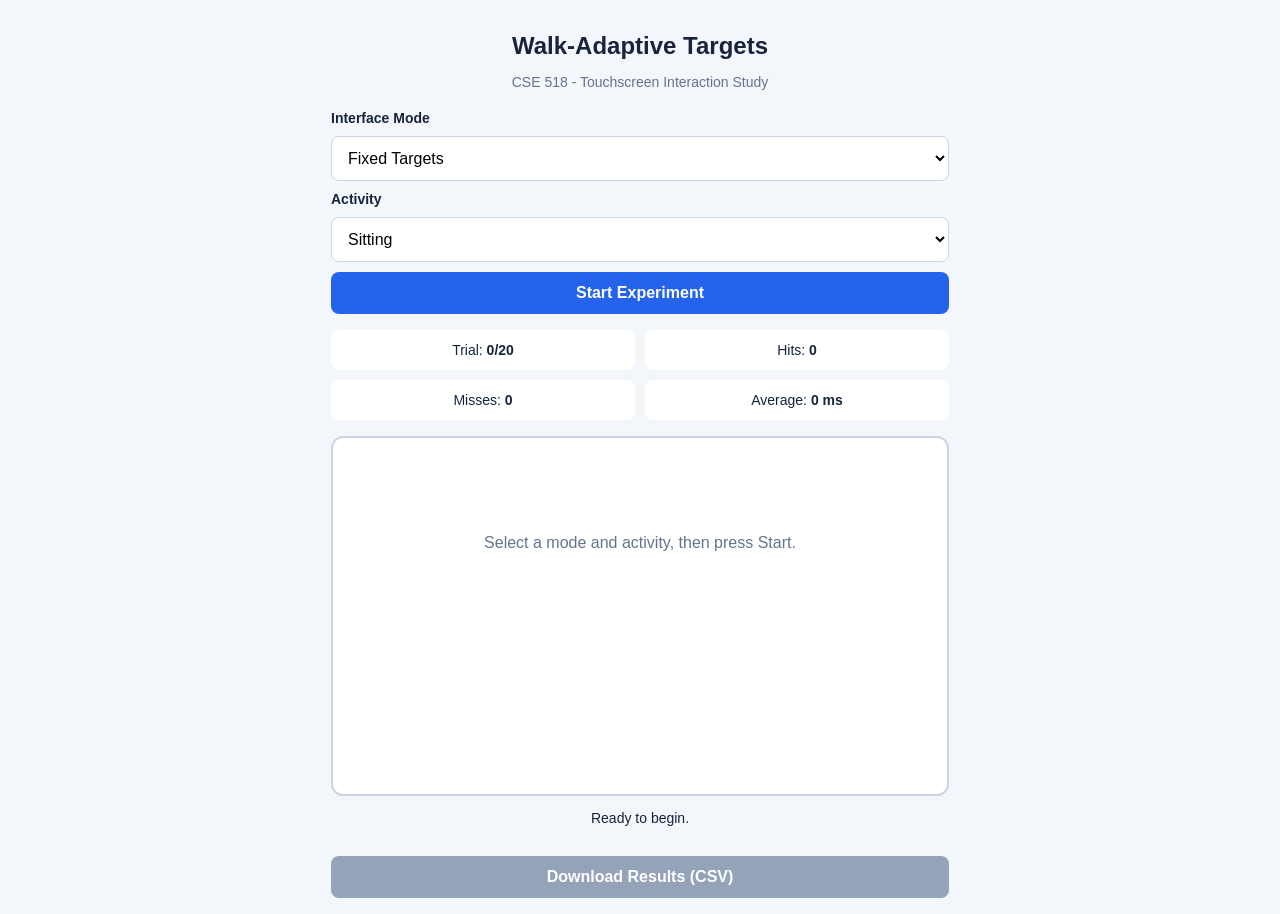
==== index.html @ 8ce498f9 "Add files via upload" ====
<!DOCTYPE html>
<html lang="en">
<head>
  <meta charset="UTF-8">
  <meta name="viewport"
        content="width=device-width, initial-scale=1, maximum-scale=1">
  <title>Walk-Adaptive Targets</title>
  <link rel="stylesheet" href="style.css">
  <script src="script.js" defer></script>
</head>
<body>
  <main class="app">
    <header>
      <h1>Walk-Adaptive Targets</h1>
      <p>CSE 518 - Touchscreen Interaction Study</p>
    </header>

    <section class="controls">
      <label for="mode">Interface Mode</label>
      <select id="mode">
        <option value="fixed">Fixed Targets</option>
        <option value="adaptive">Adaptive Targets</option>
      </select>

      <label for="posture">Activity</label>
      <select id="posture">
        <option value="sitting">Sitting</option>
        <option value="walking">Walking</option>
      </select>

      <button id="startBtn">Start Experiment</button>
    </section>

    <section class="stats">
      <div>Trial: <strong id="trial">0/20</strong></div>
      <div>Hits: <strong id="hits">0</strong></div>
      <div>Misses: <strong id="misses">0</strong></div>
      <div>Average: <strong id="avgTime">0 ms</strong></div>
    </section>

    <div id="gameArea" aria-label="Tap testing area">
      <p id="instruction">
        Select a mode and activity, then press Start.
      </p>
    </div>

    <p id="status" role="status">Ready to begin.</p>

    <button id="downloadBtn" disabled>
      Download Results (CSV)
    </button>
  </main>
</body>
</html>
---- style.css ----
* {
  box-sizing: border-box;
}

body {
  margin: 0;
  font-family: Arial, sans-serif;
  background: #f3f6fb;
  color: #17243b;
}

.app {
  max-width: 650px;
  margin: 0 auto;
  padding: 16px;
}

header {
  text-align: center;
  margin-bottom: 20px;
}

h1 {
  font-size: 24px;
  margin-bottom: 6px;
}

header p {
  color: #64748b;
  font-size: 14px;
}

.controls {
  display: grid;
  gap: 10px;
  margin-bottom: 16px;
}

label {
  font-size: 14px;
  font-weight: bold;
}

select, button {
  width: 100%;
  padding: 12px;
  font-size: 16px;
  border-radius: 8px;
}

select {
  background: white;
  border: 1px solid #cbd5e1;
}

button {
  background: #2563eb;
  color: white;
  border: none;
  font-weight: bold;
  cursor: pointer;
  touch-action: manipulation;
}

button:disabled {
  background: #94a3b8;
  cursor: not-allowed;
}

.stats {
  display: grid;
  grid-template-columns: repeat(2, 1fr);
  gap: 10px;
  margin-bottom: 16px;
}

.stats div {
  background: white;
  padding: 12px;
  border-radius: 8px;
  text-align: center;
  font-size: 14px;
}

#gameArea {
  position: relative;
  width: 100%;
  height: 360px;
  background: white;
  border: 2px solid #cbd5e1;
  border-radius: 12px;
  overflow: hidden;
  touch-action: manipulation;
  user-select: none;
  -webkit-user-select: none;
}

#instruction {
  text-align: center;
  padding: 80px 20px;
  color: #64748b;
}

.target {
  position: absolute;
  border-radius: 50%;
  background: #2563eb;
  border: 3px solid #1d4ed8;
  padding: 0;
  cursor: pointer;
  touch-action: manipulation;
}

.target:active {
  background: #1d4ed8;
}

#status {
  text-align: center;
  min-height: 24px;
  font-size: 14px;
}

#downloadBtn {
  margin-top: 8px;
}
s
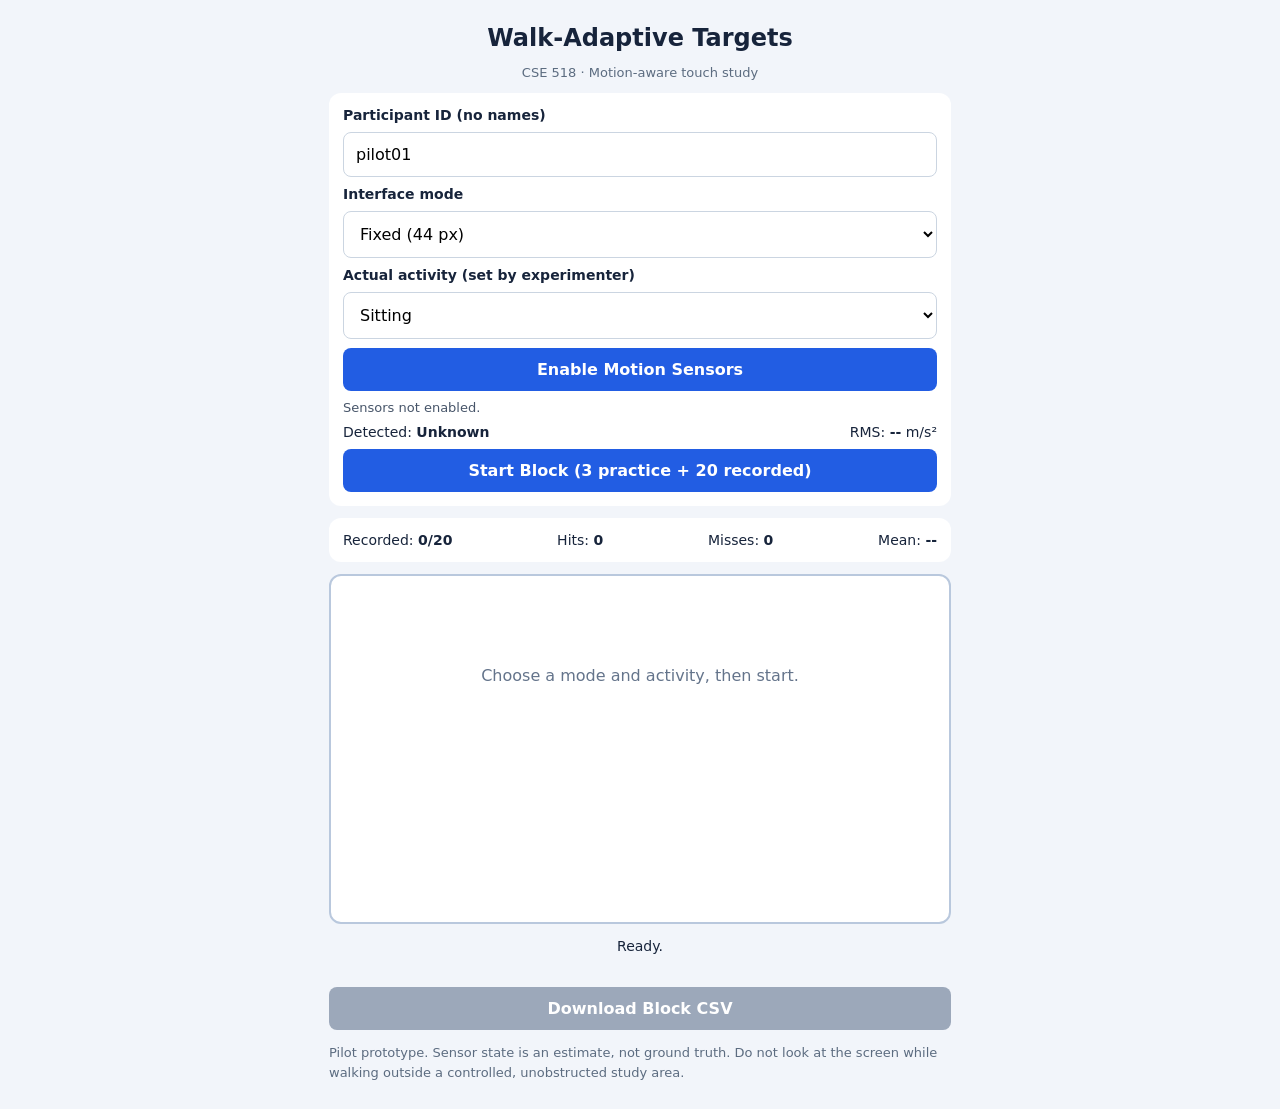
==== commit 4f25e81b: "Add files via upload" ====
--- a/index.html
+++ b/index.html
@@ -1,55 +1,32 @@
-
-<!DOCTYPE html>
-<html lang="en">
-<head>
-  <meta charset="UTF-8">
-  <meta name="viewport"
-        content="width=device-width, initial-scale=1, maximum-scale=1">
-  <title>Walk-Adaptive Targets</title>
-  <link rel="stylesheet" href="style.css">
-  <script src="script.js" defer></script>
-</head>
-<body>
-  <main class="app">
-    <header>
-      <h1>Walk-Adaptive Targets</h1>
-      <p>CSE 518 - Touchscreen Interaction Study</p>
-    </header>
-
-    <section class="controls">
-      <label for="mode">Interface Mode</label>
-      <select id="mode">
-        <option value="fixed">Fixed Targets</option>
-        <option value="adaptive">Adaptive Targets</option>
-      </select>
-
-      <label for="posture">Activity</label>
-      <select id="posture">
-        <option value="sitting">Sitting</option>
-        <option value="walking">Walking</option>
-      </select>
-
-      <button id="startBtn">Start Experiment</button>
-    </section>
-
-    <section class="stats">
-      <div>Trial: <strong id="trial">0/20</strong></div>
-      <div>Hits: <strong id="hits">0</strong></div>
-      <div>Misses: <strong id="misses">0</strong></div>
-      <div>Average: <strong id="avgTime">0 ms</strong></div>
-    </section>
-
-    <div id="gameArea" aria-label="Tap testing area">
-      <p id="instruction">
-        Select a mode and activity, then press Start.
-      </p>
-    </div>
-
-    <p id="status" role="status">Ready to begin.</p>
-
-    <button id="downloadBtn" disabled>
-      Download Results (CSV)
-    </button>
-  </main>
-</body>
-</html>
+<!doctype html>
+<html lang="en">
+<head>
+  <meta charset="utf-8">
+  <meta name="viewport" content="width=device-width, initial-scale=1">
+  <title>WalkTap — HCI Study</title>
+  <link rel="stylesheet" href="style.css">
+  <script src="script.js" defer></script>
+</head>
+<body>
+<main class="app">
+  <header><h1>Walk-Adaptive Targets</h1><p>CSE 518 · Motion-aware touch study</p></header>
+  <section class="panel controls">
+    <label for="participant">Participant ID (no names)</label>
+    <input id="participant" value="pilot01" maxlength="32" autocomplete="off">
+    <label for="mode">Interface mode</label>
+    <select id="mode"><option value="fixed">Fixed (44 px)</option><option value="large">Always Large (72 px)</option><option value="adaptive">Sensor-Adaptive (44/72 px)</option></select>
+    <label for="activity">Actual activity (set by experimenter)</label>
+    <select id="activity"><option value="sitting">Sitting</option><option value="walking">Walking</option></select>
+    <button id="sensorBtn" type="button">Enable Motion Sensors</button>
+    <p id="sensorStatus" role="status">Sensors not enabled.</p>
+    <div class="readouts"><span>Detected: <strong id="detected">Unknown</strong></span><span>RMS: <strong id="rms">--</strong> m/s²</span></div>
+    <button id="startBtn" type="button">Start Block (3 practice + 20 recorded)</button>
+  </section>
+  <section class="panel stats"><span>Recorded: <strong id="trial">0/20</strong></span><span>Hits: <strong id="hits">0</strong></span><span>Misses: <strong id="misses">0</strong></span><span>Mean: <strong id="mean">--</strong></span></section>
+  <div id="gameArea" aria-label="Touch target test area"><p id="instruction">Choose a mode and activity, then start.</p></div>
+  <p id="status" role="status">Ready.</p>
+  <button id="downloadBtn" type="button" disabled>Download Block CSV</button>
+  <p class="footnote">Pilot prototype. Sensor state is an estimate, not ground truth. Do not look at the screen while walking outside a controlled, unobstructed study area.</p>
+</main>
+</body>
+</html>
--- a/style.css
+++ b/style.css
@@ -1,128 +1 @@
-
-* {
-  box-sizing: border-box;
-}
-
-body {
-  margin: 0;
-  font-family: Arial, sans-serif;
-  background: #f3f6fb;
-  color: #17243b;
-}
-
-.app {
-  max-width: 650px;
-  margin: 0 auto;
-  padding: 16px;
-}
-
-header {
-  text-align: center;
-  margin-bottom: 20px;
-}
-
-h1 {
-  font-size: 24px;
-  margin-bottom: 6px;
-}
-
-header p {
-  color: #64748b;
-  font-size: 14px;
-}
-
-.controls {
-  display: grid;
-  gap: 10px;
-  margin-bottom: 16px;
-}
-
-label {
-  font-size: 14px;
-  font-weight: bold;
-}
-
-select, button {
-  width: 100%;
-  padding: 12px;
-  font-size: 16px;
-  border-radius: 8px;
-}
-
-select {
-  background: white;
-  border: 1px solid #cbd5e1;
-}
-
-button {
-  background: #2563eb;
-  color: white;
-  border: none;
-  font-weight: bold;
-  cursor: pointer;
-  touch-action: manipulation;
-}
-
-button:disabled {
-  background: #94a3b8;
-  cursor: not-allowed;
-}
-
-.stats {
-  display: grid;
-  grid-template-columns: repeat(2, 1fr);
-  gap: 10px;
-  margin-bottom: 16px;
-}
-
-.stats div {
-  background: white;
-  padding: 12px;
-  border-radius: 8px;
-  text-align: center;
-  font-size: 14px;
-}
-
-#gameArea {
-  position: relative;
-  width: 100%;
-  height: 360px;
-  background: white;
-  border: 2px solid #cbd5e1;
-  border-radius: 12px;
-  overflow: hidden;
-  touch-action: manipulation;
-  user-select: none;
-  -webkit-user-select: none;
-}
-
-#instruction {
-  text-align: center;
-  padding: 80px 20px;
-  color: #64748b;
-}
-
-.target {
-  position: absolute;
-  border-radius: 50%;
-  background: #2563eb;
-  border: 3px solid #1d4ed8;
-  padding: 0;
-  cursor: pointer;
-  touch-action: manipulation;
-}
-
-.target:active {
-  background: #1d4ed8;
-}
-
-#status {
-  text-align: center;
-  min-height: 24px;
-  font-size: 14px;
-}
-
-#downloadBtn {
-  margin-top: 8px;
-}
-s+*{box-sizing:border-box}body{margin:0;background:#f2f5fa;color:#17243b;font-family:system-ui,-apple-system,Arial,sans-serif}.app{max-width:650px;margin:auto;padding:14px}header{text-align:center}h1{font-size:24px;margin:10px 0 3px}header p,.footnote{color:#5c6c80;font-size:13px}.panel{background:white;border-radius:12px;padding:14px;margin:12px 0}.controls{display:grid;gap:9px}label{font-size:14px;font-weight:650}input,select,button{font:inherit;border-radius:8px;padding:12px;width:100%}input,select{border:1px solid #cbd5e1;background:white}button{border:0;background:#225de3;color:white;font-weight:650;touch-action:manipulation}button:disabled{background:#9ca8ba}#sensorStatus{font-size:13px;margin:0;color:#475569}.readouts,.stats{display:flex;flex-wrap:wrap;justify-content:space-between;gap:10px;font-size:14px}.stats{margin:12px 0}#gameArea{height:350px;position:relative;background:white;border:2px solid #b9c8dd;border-radius:12px;overflow:hidden;touch-action:manipulation;user-select:none;-webkit-user-select:none}#instruction{margin:90px 20px;text-align:center;color:#64748b}.target{position:absolute;background:#2563eb;border:2px solid #194ebc;border-radius:50%;padding:0;touch-action:manipulation}#status{text-align:center;min-height:35px;font-size:14px}.footnote{line-height:1.5}
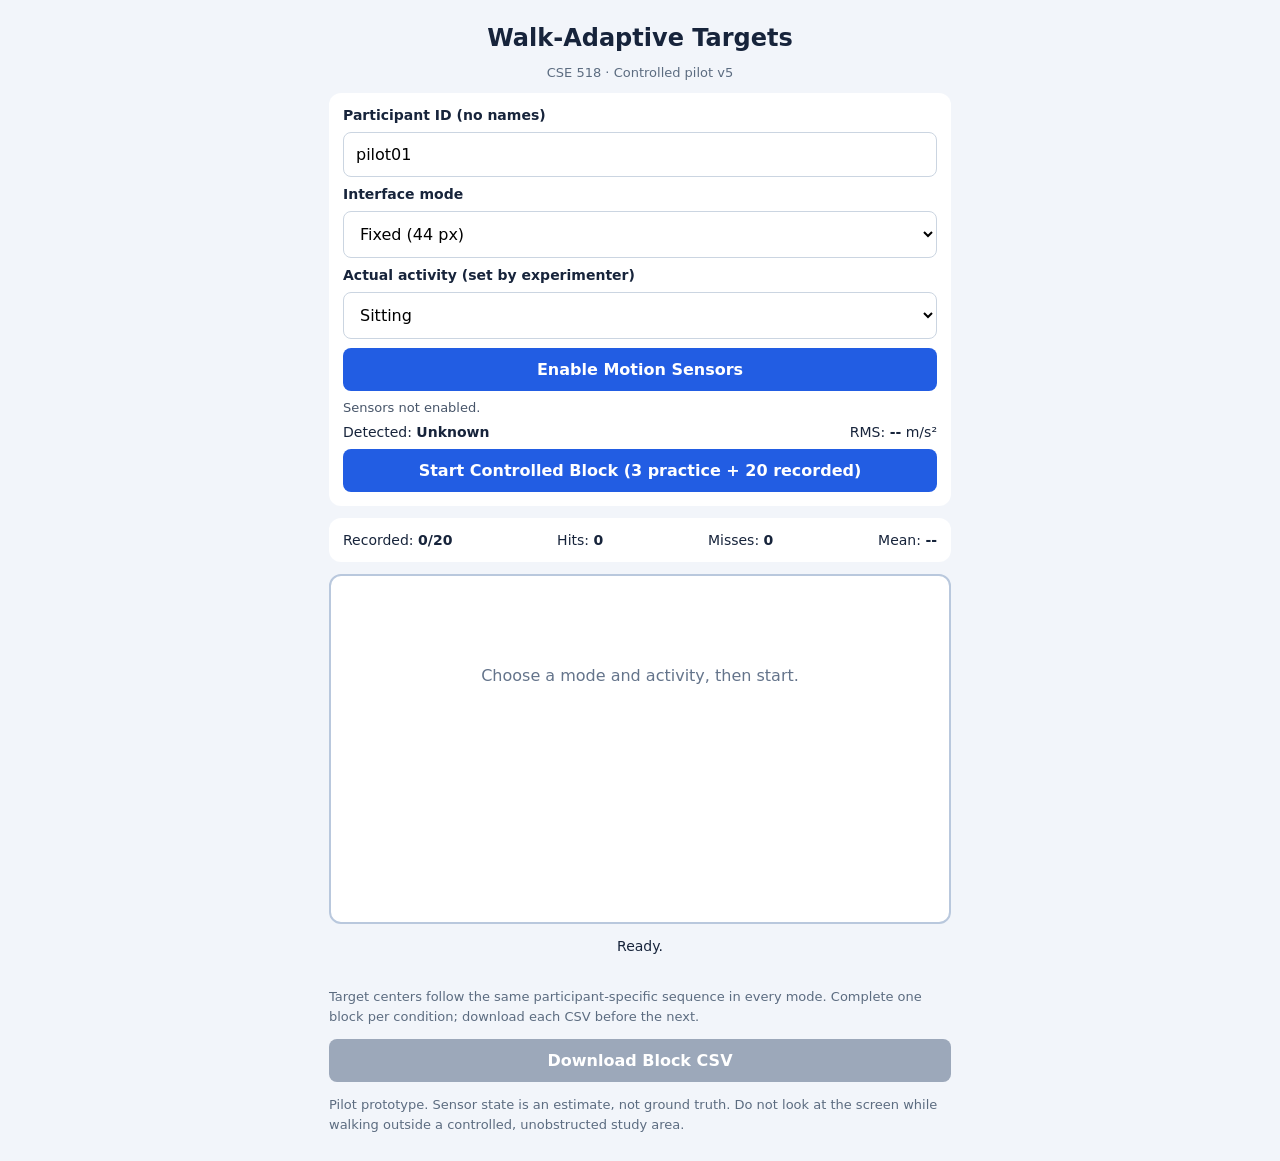
==== commit f2466ce0: "Add files via upload" ====
--- a/index.html
+++ b/index.html
@@ -9,7 +9,7 @@
 </head>
 <body>
 <main class="app">
-  <header><h1>Walk-Adaptive Targets</h1><p>CSE 518 · Motion-aware touch study</p></header>
+  <header><h1>Walk-Adaptive Targets</h1><p>CSE 518 · Controlled pilot v5</p></header>
   <section class="panel controls">
     <label for="participant">Participant ID (no names)</label>
     <input id="participant" value="pilot01" maxlength="32" autocomplete="off">
@@ -20,11 +20,12 @@
     <button id="sensorBtn" type="button">Enable Motion Sensors</button>
     <p id="sensorStatus" role="status">Sensors not enabled.</p>
     <div class="readouts"><span>Detected: <strong id="detected">Unknown</strong></span><span>RMS: <strong id="rms">--</strong> m/s²</span></div>
-    <button id="startBtn" type="button">Start Block (3 practice + 20 recorded)</button>
+    <button id="startBtn" type="button">Start Controlled Block (3 practice + 20 recorded)</button>
   </section>
   <section class="panel stats"><span>Recorded: <strong id="trial">0/20</strong></span><span>Hits: <strong id="hits">0</strong></span><span>Misses: <strong id="misses">0</strong></span><span>Mean: <strong id="mean">--</strong></span></section>
   <div id="gameArea" aria-label="Touch target test area"><p id="instruction">Choose a mode and activity, then start.</p></div>
   <p id="status" role="status">Ready.</p>
+  <p class="footnote">Target centers follow the same participant-specific sequence in every mode. Complete one block per condition; download each CSV before the next.</p>
   <button id="downloadBtn" type="button" disabled>Download Block CSV</button>
   <p class="footnote">Pilot prototype. Sensor state is an estimate, not ground truth. Do not look at the screen while walking outside a controlled, unobstructed study area.</p>
 </main>
